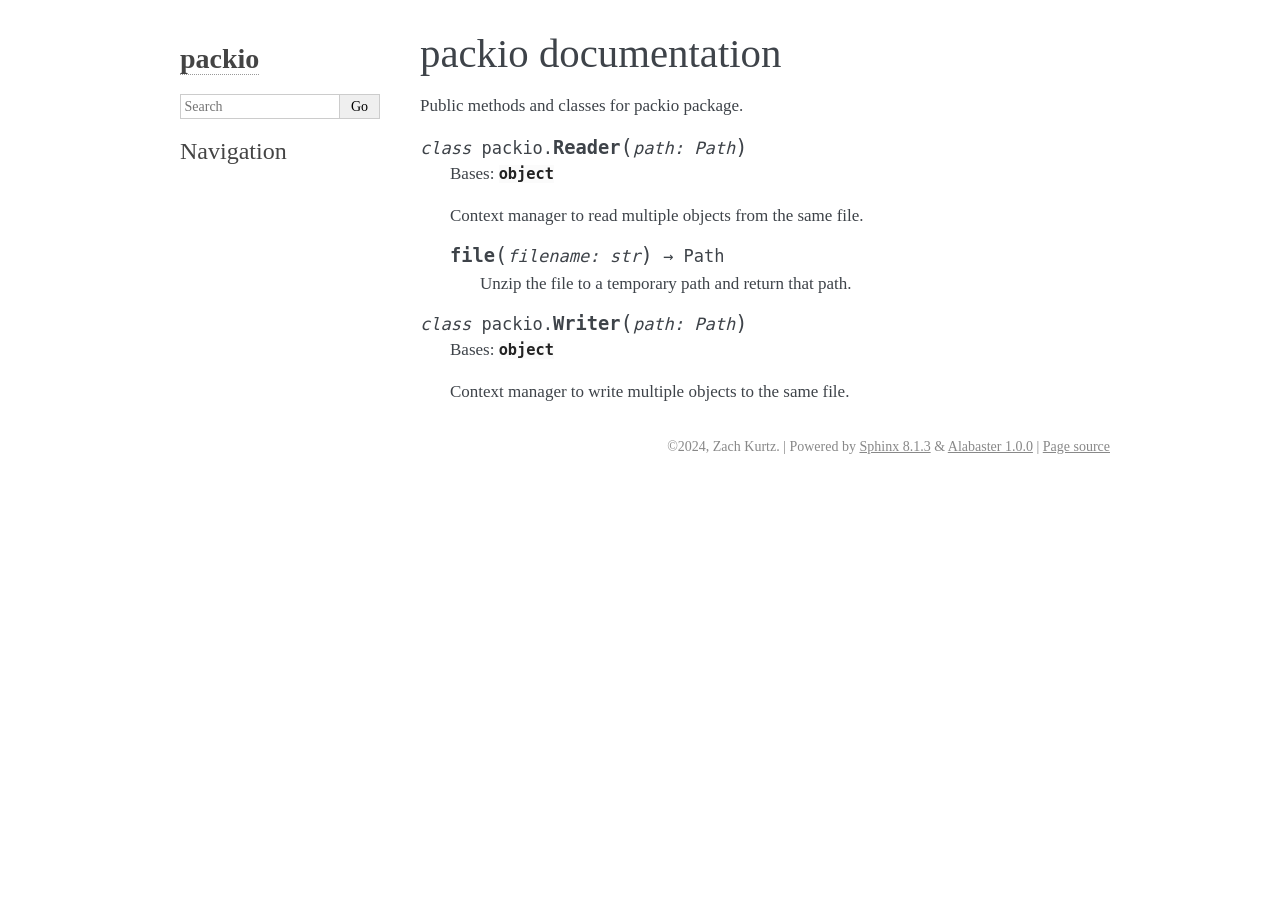
==== index.html @ 5a439682 "deploy: 281ac7d601b0345cc0242e40440ee27aa2a5adac" ====
<!DOCTYPE html>

<html lang="en" data-content_root="./">
  <head>
    <meta charset="utf-8" />
    <meta name="viewport" content="width=device-width, initial-scale=1.0" /><meta name="viewport" content="width=device-width, initial-scale=1" />

    <title>packio documentation &#8212; packio  documentation</title>
    <link rel="stylesheet" type="text/css" href="_static/pygments.css?v=d1102ebc" />
    <link rel="stylesheet" type="text/css" href="_static/basic.css?v=686e5160" />
    <link rel="stylesheet" type="text/css" href="_static/alabaster.css?v=27fed22d" />
    <script src="_static/documentation_options.js?v=5929fcd5"></script>
    <script src="_static/doctools.js?v=9bcbadda"></script>
    <script src="_static/sphinx_highlight.js?v=dc90522c"></script>
    <link rel="canonical" href="https://zkurtz.github.io/packio/docs/index.html" />
    <link rel="index" title="Index" href="genindex.html" />
    <link rel="search" title="Search" href="search.html" />
   
  <link rel="stylesheet" href="_static/custom.css" type="text/css" />
  

  
  

  </head><body>
  

    <div class="document">
      <div class="documentwrapper">
        <div class="bodywrapper">
          

          <div class="body" role="main">
            
  <section id="module-packio">
<span id="packio-documentation"></span><h1>packio documentation<a class="headerlink" href="#module-packio" title="Link to this heading">¶</a></h1>
<p>Public methods and classes for packio package.</p>
<dl class="py class">
<dt class="sig sig-object py" id="packio.Reader">
<em class="property"><span class="pre">class</span><span class="w"> </span></em><span class="sig-prename descclassname"><span class="pre">packio.</span></span><span class="sig-name descname"><span class="pre">Reader</span></span><span class="sig-paren">(</span><em class="sig-param"><span class="n"><span class="pre">path</span></span><span class="p"><span class="pre">:</span></span><span class="w"> </span><span class="n"><span class="pre">Path</span></span></em><span class="sig-paren">)</span><a class="headerlink" href="#packio.Reader" title="Link to this definition">¶</a></dt>
<dd><p>Bases: <code class="xref py py-class docutils literal notranslate"><span class="pre">object</span></code></p>
<p>Context manager to read multiple objects from the same file.</p>
<dl class="py method">
<dt class="sig sig-object py" id="packio.Reader.file">
<span class="sig-name descname"><span class="pre">file</span></span><span class="sig-paren">(</span><em class="sig-param"><span class="n"><span class="pre">filename</span></span><span class="p"><span class="pre">:</span></span><span class="w"> </span><span class="n"><span class="pre">str</span></span></em><span class="sig-paren">)</span> <span class="sig-return"><span class="sig-return-icon">&#x2192;</span> <span class="sig-return-typehint"><span class="pre">Path</span></span></span><a class="headerlink" href="#packio.Reader.file" title="Link to this definition">¶</a></dt>
<dd><p>Unzip the file to a temporary path and return that path.</p>
</dd></dl>

</dd></dl>

<dl class="py class">
<dt class="sig sig-object py" id="packio.Writer">
<em class="property"><span class="pre">class</span><span class="w"> </span></em><span class="sig-prename descclassname"><span class="pre">packio.</span></span><span class="sig-name descname"><span class="pre">Writer</span></span><span class="sig-paren">(</span><em class="sig-param"><span class="n"><span class="pre">path</span></span><span class="p"><span class="pre">:</span></span><span class="w"> </span><span class="n"><span class="pre">Path</span></span></em><span class="sig-paren">)</span><a class="headerlink" href="#packio.Writer" title="Link to this definition">¶</a></dt>
<dd><p>Bases: <code class="xref py py-class docutils literal notranslate"><span class="pre">object</span></code></p>
<p>Context manager to write multiple objects to the same file.</p>
</dd></dl>

</section>


          </div>
          
        </div>
      </div>
      <div class="sphinxsidebar" role="navigation" aria-label="Main">
        <div class="sphinxsidebarwrapper">
<h1 class="logo"><a href="#">packio</a></h1>









<search id="searchbox" style="display: none" role="search">
    <div class="searchformwrapper">
    <form class="search" action="search.html" method="get">
      <input type="text" name="q" aria-labelledby="searchlabel" autocomplete="off" autocorrect="off" autocapitalize="off" spellcheck="false" placeholder="Search"/>
      <input type="submit" value="Go" />
    </form>
    </div>
</search>
<script>document.getElementById('searchbox').style.display = "block"</script><h3>Navigation</h3>

<div class="relations">
<h3>Related Topics</h3>
<ul>
  <li><a href="#">Documentation overview</a><ul>
  </ul></li>
</ul>
</div>








        </div>
      </div>
      <div class="clearer"></div>
    </div>
    <div class="footer">
      &#169;2024, Zach Kurtz.
      
      |
      Powered by <a href="https://www.sphinx-doc.org/">Sphinx 8.1.3</a>
      &amp; <a href="https://alabaster.readthedocs.io">Alabaster 1.0.0</a>
      
      |
      <a href="_sources/index.rst.txt"
          rel="nofollow">Page source</a>
    </div>

    

    
  </body>
</html>
---- _static/pygments.css ----
pre { line-height: 125%; }
td.linenos .normal { color: inherit; background-color: transparent; padding-left: 5px; padding-right: 5px; }
span.linenos { color: inherit; background-color: transparent; padding-left: 5px; padding-right: 5px; }
td.linenos .special { color: #000000; background-color: #ffffc0; padding-left: 5px; padding-right: 5px; }
span.linenos.special { color: #000000; background-color: #ffffc0; padding-left: 5px; padding-right: 5px; }
.highlight .hll { background-color: #ffffcc }
.highlight { background: #f8f8f8; }
.highlight .c { color: #8f5902; font-style: italic } /* Comment */
.highlight .err { color: #a40000; border: 1px solid #ef2929 } /* Error */
.highlight .g { color: #000000 } /* Generic */
.highlight .k { color: #004461; font-weight: bold } /* Keyword */
.highlight .l { color: #000000 } /* Literal */
.highlight .n { color: #000000 } /* Name */
.highlight .o { color: #582800 } /* Operator */
.highlight .x { color: #000000 } /* Other */
.highlight .p { color: #000000; font-weight: bold } /* Punctuation */
.highlight .ch { color: #8f5902; font-style: italic } /* Comment.Hashbang */
.highlight .cm { color: #8f5902; font-style: italic } /* Comment.Multiline */
.highlight .cp { color: #8f5902 } /* Comment.Preproc */
.highlight .cpf { color: #8f5902; font-style: italic } /* Comment.PreprocFile */
.highlight .c1 { color: #8f5902; font-style: italic } /* Comment.Single */
.highlight .cs { color: #8f5902; font-style: italic } /* Comment.Special */
.highlight .gd { color: #a40000 } /* Generic.Deleted */
.highlight .ge { color: #000000; font-style: italic } /* Generic.Emph */
.highlight .ges { color: #000000 } /* Generic.EmphStrong */
.highlight .gr { color: #ef2929 } /* Generic.Error */
.highlight .gh { color: #000080; font-weight: bold } /* Generic.Heading */
.highlight .gi { color: #00A000 } /* Generic.Inserted */
.highlight .go { color: #888888 } /* Generic.Output */
.highlight .gp { color: #745334 } /* Generic.Prompt */
.highlight .gs { color: #000000; font-weight: bold } /* Generic.Strong */
.highlight .gu { color: #800080; font-weight: bold } /* Generic.Subheading */
.highlight .gt { color: #a40000; font-weight: bold } /* Generic.Traceback */
.highlight .kc { color: #004461; font-weight: bold } /* Keyword.Constant */
.highlight .kd { color: #004461; font-weight: bold } /* Keyword.Declaration */
.highlight .kn { color: #004461; font-weight: bold } /* Keyword.Namespace */
.highlight .kp { color: #004461; font-weight: bold } /* Keyword.Pseudo */
.highlight .kr { color: #004461; font-weight: bold } /* Keyword.Reserved */
.highlight .kt { color: #004461; font-weight: bold } /* Keyword.Type */
.highlight .ld { color: #000000 } /* Literal.Date */
.highlight .m { color: #990000 } /* Literal.Number */
.highlight .s { color: #4e9a06 } /* Literal.String */
.highlight .na { color: #c4a000 } /* Name.Attribute */
.highlight .nb { color: #004461 } /* Name.Builtin */
.highlight .nc { color: #000000 } /* Name.Class */
.highlight .no { color: #000000 } /* Name.Constant */
.highlight .nd { color: #888888 } /* Name.Decorator */
.highlight .ni { color: #ce5c00 } /* Name.Entity */
.highlight .ne { color: #cc0000; font-weight: bold } /* Name.Exception */
.highlight .nf { color: #000000 } /* Name.Function */
.highlight .nl { color: #f57900 } /* Name.Label */
.highlight .nn { color: #000000 } /* Name.Namespace */
.highlight .nx { color: #000000 } /* Name.Other */
.highlight .py { color: #000000 } /* Name.Property */
.highlight .nt { color: #004461; font-weight: bold } /* Name.Tag */
.highlight .nv { color: #000000 } /* Name.Variable */
.highlight .ow { color: #004461; font-weight: bold } /* Operator.Word */
.highlight .pm { color: #000000; font-weight: bold } /* Punctuation.Marker */
.highlight .w { color: #f8f8f8 } /* Text.Whitespace */
.highlight .mb { color: #990000 } /* Literal.Number.Bin */
.highlight .mf { color: #990000 } /* Literal.Number.Float */
.highlight .mh { color: #990000 } /* Literal.Number.Hex */
.highlight .mi { color: #990000 } /* Literal.Number.Integer */
.highlight .mo { color: #990000 } /* Literal.Number.Oct */
.highlight .sa { color: #4e9a06 } /* Literal.String.Affix */
.highlight .sb { color: #4e9a06 } /* Literal.String.Backtick */
.highlight .sc { color: #4e9a06 } /* Literal.String.Char */
.highlight .dl { color: #4e9a06 } /* Literal.String.Delimiter */
.highlight .sd { color: #8f5902; font-style: italic } /* Literal.String.Doc */
.highlight .s2 { color: #4e9a06 } /* Literal.String.Double */
.highlight .se { color: #4e9a06 } /* Literal.String.Escape */
.highlight .sh { color: #4e9a06 } /* Literal.String.Heredoc */
.highlight .si { color: #4e9a06 } /* Literal.String.Interpol */
.highlight .sx { color: #4e9a06 } /* Literal.String.Other */
.highlight .sr { color: #4e9a06 } /* Literal.String.Regex */
.highlight .s1 { color: #4e9a06 } /* Literal.String.Single */
.highlight .ss { color: #4e9a06 } /* Literal.String.Symbol */
.highlight .bp { color: #3465a4 } /* Name.Builtin.Pseudo */
.highlight .fm { color: #000000 } /* Name.Function.Magic */
.highlight .vc { color: #000000 } /* Name.Variable.Class */
.highlight .vg { color: #000000 } /* Name.Variable.Global */
.highlight .vi { color: #000000 } /* Name.Variable.Instance */
.highlight .vm { color: #000000 } /* Name.Variable.Magic */
.highlight .il { color: #990000 } /* Literal.Number.Integer.Long */
---- _static/basic.css ----
/*
 * Sphinx stylesheet -- basic theme.
 */

/* -- main layout ----------------------------------------------------------- */

div.clearer {
    clear: both;
}

div.section::after {
    display: block;
    content: '';
    clear: left;
}

/* -- relbar ---------------------------------------------------------------- */

div.related {
    width: 100%;
    font-size: 90%;
}

div.related h3 {
    display: none;
}

div.related ul {
    margin: 0;
    padding: 0 0 0 10px;
    list-style: none;
}

div.related li {
    display: inline;
}

div.related li.right {
    float: right;
    margin-right: 5px;
}

/* -- sidebar --------------------------------------------------------------- */

div.sphinxsidebarwrapper {
    padding: 10px 5px 0 10px;
}

div.sphinxsidebar {
    float: left;
    width: 230px;
    margin-left: -100%;
    font-size: 90%;
    word-wrap: break-word;
    overflow-wrap : break-word;
}

div.sphinxsidebar ul {
    list-style: none;
}

div.sphinxsidebar ul ul,
div.sphinxsidebar ul.want-points {
    margin-left: 20px;
    list-style: square;
}

div.sphinxsidebar ul ul {
    margin-top: 0;
    margin-bottom: 0;
}

div.sphinxsidebar form {
    margin-top: 10px;
}

div.sphinxsidebar input {
    border: 1px solid #98dbcc;
    font-family: sans-serif;
    font-size: 1em;
}

div.sphinxsidebar #searchbox form.search {
    overflow: hidden;
}

div.sphinxsidebar #searchbox input[type="text"] {
    float: left;
    width: 80%;
    padding: 0.25em;
    box-sizing: border-box;
}

div.sphinxsidebar #searchbox input[type="submit"] {
    float: left;
    width: 20%;
    border-left: none;
    padding: 0.25em;
    box-sizing: border-box;
}


img {
    border: 0;
    max-width: 100%;
}

/* -- search page ----------------------------------------------------------- */

ul.search {
    margin-top: 10px;
}

ul.search li {
    padding: 5px 0;
}

ul.search li a {
    font-weight: bold;
}

ul.search li p.context {
    color: #888;
    margin: 2px 0 0 30px;
    text-align: left;
}

ul.keywordmatches li.goodmatch a {
    font-weight: bold;
}

/* -- index page ------------------------------------------------------------ */

table.contentstable {
    width: 90%;
    margin-left: auto;
    margin-right: auto;
}

table.contentstable p.biglink {
    line-height: 150%;
}

a.biglink {
    font-size: 1.3em;
}

span.linkdescr {
    font-style: italic;
    padding-top: 5px;
    font-size: 90%;
}

/* -- general index --------------------------------------------------------- */

table.indextable {
    width: 100%;
}

table.indextable td {
    text-align: left;
    vertical-align: top;
}

table.indextable ul {
    margin-top: 0;
    margin-bottom: 0;
    list-style-type: none;
}

table.indextable > tbody > tr > td > ul {
    padding-left: 0em;
}

table.indextable tr.pcap {
    height: 10px;
}

table.indextable tr.cap {
    margin-top: 10px;
    background-color: #f2f2f2;
}

img.toggler {
    margin-right: 3px;
    margin-top: 3px;
    cursor: pointer;
}

div.modindex-jumpbox {
    border-top: 1px solid #ddd;
    border-bottom: 1px solid #ddd;
    margin: 1em 0 1em 0;
    padding: 0.4em;
}

div.genindex-jumpbox {
    border-top: 1px solid #ddd;
    border-bottom: 1px solid #ddd;
    margin: 1em 0 1em 0;
    padding: 0.4em;
}

/* -- domain module index --------------------------------------------------- */

table.modindextable td {
    padding: 2px;
    border-collapse: collapse;
}

/* -- general body styles --------------------------------------------------- */

div.body {
    min-width: inherit;
    max-width: 800px;
}

div.body p, div.body dd, div.body li, div.body blockquote {
    -moz-hyphens: auto;
    -ms-hyphens: auto;
    -webkit-hyphens: auto;
    hyphens: auto;
}

a.headerlink {
    visibility: hidden;
}

a:visited {
    color: #551A8B;
}

h1:hover > a.headerlink,
h2:hover > a.headerlink,
h3:hover > a.headerlink,
h4:hover > a.headerlink,
h5:hover > a.headerlink,
h6:hover > a.headerlink,
dt:hover > a.headerlink,
caption:hover > a.headerlink,
p.caption:hover > a.headerlink,
div.code-block-caption:hover > a.headerlink {
    visibility: visible;
}

div.body p.caption {
    text-align: inherit;
}

div.body td {
    text-align: left;
}

.first {
    margin-top: 0 !important;
}

p.rubric {
    margin-top: 30px;
    font-weight: bold;
}

img.align-left, figure.align-left, .figure.align-left, object.align-left {
    clear: left;
    float: left;
    margin-right: 1em;
}

img.align-right, figure.align-right, .figure.align-right, object.align-right {
    clear: right;
    float: right;
    margin-left: 1em;
}

img.align-center, figure.align-center, .figure.align-center, object.align-center {
  display: block;
  margin-left: auto;
  margin-right: auto;
}

img.align-default, figure.align-default, .figure.align-default {
  display: block;
  margin-left: auto;
  margin-right: auto;
}

.align-left {
    text-align: left;
}

.align-center {
    text-align: center;
}

.align-default {
    text-align: center;
}

.align-right {
    text-align: right;
}

/* -- sidebars -------------------------------------------------------------- */

div.sidebar,
aside.sidebar {
    margin: 0 0 0.5em 1em;
    border: 1px solid #ddb;
    padding: 7px;
    background-color: #ffe;
    width: 40%;
    float: right;
    clear: right;
    overflow-x: auto;
}

p.sidebar-title {
    font-weight: bold;
}

nav.contents,
aside.topic,
div.admonition, div.topic, blockquote {
    clear: left;
}

/* -- topics ---------------------------------------------------------------- */

nav.contents,
aside.topic,
div.topic {
    border: 1px solid #ccc;
    padding: 7px;
    margin: 10px 0 10px 0;
}

p.topic-title {
    font-size: 1.1em;
    font-weight: bold;
    margin-top: 10px;
}

/* -- admonitions ----------------------------------------------------------- */

div.admonition {
    margin-top: 10px;
    margin-bottom: 10px;
    padding: 7px;
}

div.admonition dt {
    font-weight: bold;
}

p.admonition-title {
    margin: 0px 10px 5px 0px;
    font-weight: bold;
}

div.body p.centered {
    text-align: center;
    margin-top: 25px;
}

/* -- content of sidebars/topics/admonitions -------------------------------- */

div.sidebar > :last-child,
aside.sidebar > :last-child,
nav.contents > :last-child,
aside.topic > :last-child,
div.topic > :last-child,
div.admonition > :last-child {
    margin-bottom: 0;
}

div.sidebar::after,
aside.sidebar::after,
nav.contents::after,
aside.topic::after,
div.topic::after,
div.admonition::after,
blockquote::after {
    display: block;
    content: '';
    clear: both;
}

/* -- tables ---------------------------------------------------------------- */

table.docutils {
    margin-top: 10px;
    margin-bottom: 10px;
    border: 0;
    border-collapse: collapse;
}

table.align-center {
    margin-left: auto;
    margin-right: auto;
}

table.align-default {
    margin-left: auto;
    margin-right: auto;
}

table caption span.caption-number {
    font-style: italic;
}

table caption span.caption-text {
}

table.docutils td, table.docutils th {
    padding: 1px 8px 1px 5px;
    border-top: 0;
    border-left: 0;
    border-right: 0;
    border-bottom: 1px solid #aaa;
}

th {
    text-align: left;
    padding-right: 5px;
}

table.citation {
    border-left: solid 1px gray;
    margin-left: 1px;
}

table.citation td {
    border-bottom: none;
}

th > :first-child,
td > :first-child {
    margin-top: 0px;
}

th > :last-child,
td > :last-child {
    margin-bottom: 0px;
}

/* -- figures --------------------------------------------------------------- */

div.figure, figure {
    margin: 0.5em;
    padding: 0.5em;
}

div.figure p.caption, figcaption {
    padding: 0.3em;
}

div.figure p.caption span.caption-number,
figcaption span.caption-number {
    font-style: italic;
}

div.figure p.caption span.caption-text,
figcaption span.caption-text {
}

/* -- field list styles ----------------------------------------------------- */

table.field-list td, table.field-list th {
    border: 0 !important;
}

.field-list ul {
    margin: 0;
    padding-left: 1em;
}

.field-list p {
    margin: 0;
}

.field-name {
    -moz-hyphens: manual;
    -ms-hyphens: manual;
    -webkit-hyphens: manual;
    hyphens: manual;
}

/* -- hlist styles ---------------------------------------------------------- */

table.hlist {
    margin: 1em 0;
}

table.hlist td {
    vertical-align: top;
}

/* -- object description styles --------------------------------------------- */

.sig {
	font-family: 'Consolas', 'Menlo', 'DejaVu Sans Mono', 'Bitstream Vera Sans Mono', monospace;
}

.sig-name, code.descname {
    background-color: transparent;
    font-weight: bold;
}

.sig-name {
	font-size: 1.1em;
}

code.descname {
    font-size: 1.2em;
}

.sig-prename, code.descclassname {
    background-color: transparent;
}

.optional {
    font-size: 1.3em;
}

.sig-paren {
    font-size: larger;
}

.sig-param.n {
	font-style: italic;
}

/* C++ specific styling */

.sig-inline.c-texpr,
.sig-inline.cpp-texpr {
	font-family: unset;
}

.sig.c   .k, .sig.c   .kt,
.sig.cpp .k, .sig.cpp .kt {
	color: #0033B3;
}

.sig.c   .m,
.sig.cpp .m {
	color: #1750EB;
}

.sig.c   .s, .sig.c   .sc,
.sig.cpp .s, .sig.cpp .sc {
	color: #067D17;
}


/* -- other body styles ----------------------------------------------------- */

ol.arabic {
    list-style: decimal;
}

ol.loweralpha {
    list-style: lower-alpha;
}

ol.upperalpha {
    list-style: upper-alpha;
}

ol.lowerroman {
    list-style: lower-roman;
}

ol.upperroman {
    list-style: upper-roman;
}

:not(li) > ol > li:first-child > :first-child,
:not(li) > ul > li:first-child > :first-child {
    margin-top: 0px;
}

:not(li) > ol > li:last-child > :last-child,
:not(li) > ul > li:last-child > :last-child {
    margin-bottom: 0px;
}

ol.simple ol p,
ol.simple ul p,
ul.simple ol p,
ul.simple ul p {
    margin-top: 0;
}

ol.simple > li:not(:first-child) > p,
ul.simple > li:not(:first-child) > p {
    margin-top: 0;
}

ol.simple p,
ul.simple p {
    margin-bottom: 0;
}

aside.footnote > span,
div.citation > span {
    float: left;
}
aside.footnote > span:last-of-type,
div.citation > span:last-of-type {
  padding-right: 0.5em;
}
aside.footnote > p {
  margin-left: 2em;
}
div.citation > p {
  margin-left: 4em;
}
aside.footnote > p:last-of-type,
div.citation > p:last-of-type {
    margin-bottom: 0em;
}
aside.footnote > p:last-of-type:after,
div.citation > p:last-of-type:after {
    content: "";
    clear: both;
}

dl.field-list {
    display: grid;
    grid-template-columns: fit-content(30%) auto;
}

dl.field-list > dt {
    font-weight: bold;
    word-break: break-word;
    padding-left: 0.5em;
    padding-right: 5px;
}

dl.field-list > dd {
    padding-left: 0.5em;
    margin-top: 0em;
    margin-left: 0em;
    margin-bottom: 0em;
}

dl {
    margin-bottom: 15px;
}

dd > :first-child {
    margin-top: 0px;
}

dd ul, dd table {
    margin-bottom: 10px;
}

dd {
    margin-top: 3px;
    margin-bottom: 10px;
    margin-left: 30px;
}

.sig dd {
    margin-top: 0px;
    margin-bottom: 0px;
}

.sig dl {
    margin-top: 0px;
    margin-bottom: 0px;
}

dl > dd:last-child,
dl > dd:last-child > :last-child {
    margin-bottom: 0;
}

dt:target, span.highlighted {
    background-color: #fbe54e;
}

rect.highlighted {
    fill: #fbe54e;
}

dl.glossary dt {
    font-weight: bold;
    font-size: 1.1em;
}

.versionmodified {
    font-style: italic;
}

.system-message {
    background-color: #fda;
    padding: 5px;
    border: 3px solid red;
}

.footnote:target  {
    background-color: #ffa;
}

.line-block {
    display: block;
    margin-top: 1em;
    margin-bottom: 1em;
}

.line-block .line-block {
    margin-top: 0;
    margin-bottom: 0;
    margin-left: 1.5em;
}

.guilabel, .menuselection {
    font-family: sans-serif;
}

.accelerator {
    text-decoration: underline;
}

.classifier {
    font-style: oblique;
}

.classifier:before {
    font-style: normal;
    margin: 0 0.5em;
    content: ":";
    display: inline-block;
}

abbr, acronym {
    border-bottom: dotted 1px;
    cursor: help;
}

.translated {
    background-color: rgba(207, 255, 207, 0.2)
}

.untranslated {
    background-color: rgba(255, 207, 207, 0.2)
}

/* -- code displays --------------------------------------------------------- */

pre {
    overflow: auto;
    overflow-y: hidden;  /* fixes display issues on Chrome browsers */
}

pre, div[class*="highlight-"] {
    clear: both;
}

span.pre {
    -moz-hyphens: none;
    -ms-hyphens: none;
    -webkit-hyphens: none;
    hyphens: none;
    white-space: nowrap;
}

div[class*="highlight-"] {
    margin: 1em 0;
}

td.linenos pre {
    border: 0;
    background-color: transparent;
    color: #aaa;
}

table.highlighttable {
    display: block;
}

table.highlighttable tbody {
    display: block;
}

table.highlighttable tr {
    display: flex;
}

table.highlighttable td {
    margin: 0;
    padding: 0;
}

table.highlighttable td.linenos {
    padding-right: 0.5em;
}

table.highlighttable td.code {
    flex: 1;
    overflow: hidden;
}

.highlight .hll {
    display: block;
}

div.highlight pre,
table.highlighttable pre {
    margin: 0;
}

div.code-block-caption + div {
    margin-top: 0;
}

div.code-block-caption {
    margin-top: 1em;
    padding: 2px 5px;
    font-size: small;
}

div.code-block-caption code {
    background-color: transparent;
}

table.highlighttable td.linenos,
span.linenos,
div.highlight span.gp {  /* gp: Generic.Prompt */
  user-select: none;
  -webkit-user-select: text; /* Safari fallback only */
  -webkit-user-select: none; /* Chrome/Safari */
  -moz-user-select: none; /* Firefox */
  -ms-user-select: none; /* IE10+ */
}

div.code-block-caption span.caption-number {
    padding: 0.1em 0.3em;
    font-style: italic;
}

div.code-block-caption span.caption-text {
}

div.literal-block-wrapper {
    margin: 1em 0;
}

code.xref, a code {
    background-color: transparent;
    font-weight: bold;
}

h1 code, h2 code, h3 code, h4 code, h5 code, h6 code {
    background-color: transparent;
}

.viewcode-link {
    float: right;
}

.viewcode-back {
    float: right;
    font-family: sans-serif;
}

div.viewcode-block:target {
    margin: -1px -10px;
    padding: 0 10px;
}

/* -- math display ---------------------------------------------------------- */

img.math {
    vertical-align: middle;
}

div.body div.math p {
    text-align: center;
}

span.eqno {
    float: right;
}

span.eqno a.headerlink {
    position: absolute;
    z-index: 1;
}

div.math:hover a.headerlink {
    visibility: visible;
}

/* -- printout stylesheet --------------------------------------------------- */

@media print {
    div.document,
    div.documentwrapper,
    div.bodywrapper {
        margin: 0 !important;
        width: 100%;
    }

    div.sphinxsidebar,
    div.related,
    div.footer,
    #top-link {
        display: none;
    }
}
---- _static/alabaster.css ----
/* -- page layout ----------------------------------------------------------- */

body {
    font-family: Georgia, serif;
    font-size: 17px;
    background-color: #fff;
    color: #000;
    margin: 0;
    padding: 0;
}


div.document {
    width: 940px;
    margin: 30px auto 0 auto;
}

div.documentwrapper {
    float: left;
    width: 100%;
}

div.bodywrapper {
    margin: 0 0 0 220px;
}

div.sphinxsidebar {
    width: 220px;
    font-size: 14px;
    line-height: 1.5;
}

hr {
    border: 1px solid #B1B4B6;
}

div.body {
    background-color: #fff;
    color: #3E4349;
    padding: 0 30px 0 30px;
}

div.body > .section {
    text-align: left;
}

div.footer {
    width: 940px;
    margin: 20px auto 30px auto;
    font-size: 14px;
    color: #888;
    text-align: right;
}

div.footer a {
    color: #888;
}

p.caption {
    font-family: inherit;
    font-size: inherit;
}


div.relations {
    display: none;
}


div.sphinxsidebar {
    max-height: 100%;
    overflow-y: auto;
}

div.sphinxsidebar a {
    color: #444;
    text-decoration: none;
    border-bottom: 1px dotted #999;
}

div.sphinxsidebar a:hover {
    border-bottom: 1px solid #999;
}

div.sphinxsidebarwrapper {
    padding: 18px 10px;
}

div.sphinxsidebarwrapper p.logo {
    padding: 0;
    margin: -10px 0 0 0px;
    text-align: center;
}

div.sphinxsidebarwrapper h1.logo {
    margin-top: -10px;
    text-align: center;
    margin-bottom: 5px;
    text-align: left;
}

div.sphinxsidebarwrapper h1.logo-name {
    margin-top: 0px;
}

div.sphinxsidebarwrapper p.blurb {
    margin-top: 0;
    font-style: normal;
}

div.sphinxsidebar h3,
div.sphinxsidebar h4 {
    font-family: Georgia, serif;
    color: #444;
    font-size: 24px;
    font-weight: normal;
    margin: 0 0 5px 0;
    padding: 0;
}

div.sphinxsidebar h4 {
    font-size: 20px;
}

div.sphinxsidebar h3 a {
    color: #444;
}

div.sphinxsidebar p.logo a,
div.sphinxsidebar h3 a,
div.sphinxsidebar p.logo a:hover,
div.sphinxsidebar h3 a:hover {
    border: none;
}

div.sphinxsidebar p {
    color: #555;
    margin: 10px 0;
}

div.sphinxsidebar ul {
    margin: 10px 0;
    padding: 0;
    color: #000;
}

div.sphinxsidebar ul li.toctree-l1 > a {
    font-size: 120%;
}

div.sphinxsidebar ul li.toctree-l2 > a {
    font-size: 110%;
}

div.sphinxsidebar input {
    border: 1px solid #CCC;
    font-family: Georgia, serif;
    font-size: 1em;
}

div.sphinxsidebar #searchbox {
    margin: 1em 0;
}

div.sphinxsidebar .search > div {
    display: table-cell;
}

div.sphinxsidebar hr {
    border: none;
    height: 1px;
    color: #AAA;
    background: #AAA;

    text-align: left;
    margin-left: 0;
    width: 50%;
}

div.sphinxsidebar .badge {
    border-bottom: none;
}

div.sphinxsidebar .badge:hover {
    border-bottom: none;
}

/* To address an issue with donation coming after search */
div.sphinxsidebar h3.donation {
    margin-top: 10px;
}

/* -- body styles ----------------------------------------------------------- */

a {
    color: #004B6B;
    text-decoration: underline;
}

a:hover {
    color: #6D4100;
    text-decoration: underline;
}

div.body h1,
div.body h2,
div.body h3,
div.body h4,
div.body h5,
div.body h6 {
    font-family: Georgia, serif;
    font-weight: normal;
    margin: 30px 0px 10px 0px;
    padding: 0;
}

div.body h1 { margin-top: 0; padding-top: 0; font-size: 240%; }
div.body h2 { font-size: 180%; }
div.body h3 { font-size: 150%; }
div.body h4 { font-size: 130%; }
div.body h5 { font-size: 100%; }
div.body h6 { font-size: 100%; }

a.headerlink {
    color: #DDD;
    padding: 0 4px;
    text-decoration: none;
}

a.headerlink:hover {
    color: #444;
    background: #EAEAEA;
}

div.body p, div.body dd, div.body li {
    line-height: 1.4em;
}

div.admonition {
    margin: 20px 0px;
    padding: 10px 30px;
    background-color: #EEE;
    border: 1px solid #CCC;
}

div.admonition tt.xref, div.admonition code.xref, div.admonition a tt {
    background-color: #FBFBFB;
    border-bottom: 1px solid #fafafa;
}

div.admonition p.admonition-title {
    font-family: Georgia, serif;
    font-weight: normal;
    font-size: 24px;
    margin: 0 0 10px 0;
    padding: 0;
    line-height: 1;
}

div.admonition p.last {
    margin-bottom: 0;
}

dt:target, .highlight {
    background: #FAF3E8;
}

div.warning {
    background-color: #FCC;
    border: 1px solid #FAA;
}

div.danger {
    background-color: #FCC;
    border: 1px solid #FAA;
    -moz-box-shadow: 2px 2px 4px #D52C2C;
    -webkit-box-shadow: 2px 2px 4px #D52C2C;
    box-shadow: 2px 2px 4px #D52C2C;
}

div.error {
    background-color: #FCC;
    border: 1px solid #FAA;
    -moz-box-shadow: 2px 2px 4px #D52C2C;
    -webkit-box-shadow: 2px 2px 4px #D52C2C;
    box-shadow: 2px 2px 4px #D52C2C;
}

div.caution {
    background-color: #FCC;
    border: 1px solid #FAA;
}

div.attention {
    background-color: #FCC;
    border: 1px solid #FAA;
}

div.important {
    background-color: #EEE;
    border: 1px solid #CCC;
}

div.note {
    background-color: #EEE;
    border: 1px solid #CCC;
}

div.tip {
    background-color: #EEE;
    border: 1px solid #CCC;
}

div.hint {
    background-color: #EEE;
    border: 1px solid #CCC;
}

div.seealso {
    background-color: #EEE;
    border: 1px solid #CCC;
}

div.topic {
    background-color: #EEE;
}

p.admonition-title {
    display: inline;
}

p.admonition-title:after {
    content: ":";
}

pre, tt, code {
    font-family: 'Consolas', 'Menlo', 'DejaVu Sans Mono', 'Bitstream Vera Sans Mono', monospace;
    font-size: 0.9em;
}

.hll {
    background-color: #FFC;
    margin: 0 -12px;
    padding: 0 12px;
    display: block;
}

img.screenshot {
}

tt.descname, tt.descclassname, code.descname, code.descclassname {
    font-size: 0.95em;
}

tt.descname, code.descname {
    padding-right: 0.08em;
}

img.screenshot {
    -moz-box-shadow: 2px 2px 4px #EEE;
    -webkit-box-shadow: 2px 2px 4px #EEE;
    box-shadow: 2px 2px 4px #EEE;
}

table.docutils {
    border: 1px solid #888;
    -moz-box-shadow: 2px 2px 4px #EEE;
    -webkit-box-shadow: 2px 2px 4px #EEE;
    box-shadow: 2px 2px 4px #EEE;
}

table.docutils td, table.docutils th {
    border: 1px solid #888;
    padding: 0.25em 0.7em;
}

table.field-list, table.footnote {
    border: none;
    -moz-box-shadow: none;
    -webkit-box-shadow: none;
    box-shadow: none;
}

table.footnote {
    margin: 15px 0;
    width: 100%;
    border: 1px solid #EEE;
    background: #FDFDFD;
    font-size: 0.9em;
}

table.footnote + table.footnote {
    margin-top: -15px;
    border-top: none;
}

table.field-list th {
    padding: 0 0.8em 0 0;
}

table.field-list td {
    padding: 0;
}

table.field-list p {
    margin-bottom: 0.8em;
}

/* Cloned from
 * https://github.com/sphinx-doc/sphinx/commit/ef60dbfce09286b20b7385333d63a60321784e68
 */
.field-name {
    -moz-hyphens: manual;
    -ms-hyphens: manual;
    -webkit-hyphens: manual;
    hyphens: manual;
}

table.footnote td.label {
    width: .1px;
    padding: 0.3em 0 0.3em 0.5em;
}

table.footnote td {
    padding: 0.3em 0.5em;
}

dl {
    margin-left: 0;
    margin-right: 0;
    margin-top: 0;
    padding: 0;
}

dl dd {
    margin-left: 30px;
}

blockquote {
    margin: 0 0 0 30px;
    padding: 0;
}

ul, ol {
    /* Matches the 30px from the narrow-screen "li > ul" selector below */
    margin: 10px 0 10px 30px;
    padding: 0;
}

pre {
    background: unset;
    padding: 7px 30px;
    margin: 15px 0px;
    line-height: 1.3em;
}

div.viewcode-block:target {
    background: #ffd;
}

dl pre, blockquote pre, li pre {
    margin-left: 0;
    padding-left: 30px;
}

tt, code {
    background-color: #ecf0f3;
    color: #222;
    /* padding: 1px 2px; */
}

tt.xref, code.xref, a tt {
    background-color: #FBFBFB;
    border-bottom: 1px solid #fff;
}

a.reference {
    text-decoration: none;
    border-bottom: 1px dotted #004B6B;
}

a.reference:hover {
    border-bottom: 1px solid #6D4100;
}

/* Don't put an underline on images */
a.image-reference, a.image-reference:hover {
    border-bottom: none;
}

a.footnote-reference {
    text-decoration: none;
    font-size: 0.7em;
    vertical-align: top;
    border-bottom: 1px dotted #004B6B;
}

a.footnote-reference:hover {
    border-bottom: 1px solid #6D4100;
}

a:hover tt, a:hover code {
    background: #EEE;
}

@media screen and (max-width: 940px) {

    body {
        margin: 0;
        padding: 20px 30px;
    }

    div.documentwrapper {
        float: none;
        background: #fff;
        margin-left: 0;
        margin-top: 0;
        margin-right: 0;
        margin-bottom: 0;
    }

    div.sphinxsidebar {
        display: block;
        float: none;
        width: unset;
        margin: 50px -30px -20px -30px;
        padding: 10px 20px;
        background: #333;
        color: #FFF;
    }

    div.sphinxsidebar h3, div.sphinxsidebar h4, div.sphinxsidebar p,
    div.sphinxsidebar h3 a {
        color: #fff;
    }

    div.sphinxsidebar a {
        color: #AAA;
    }

    div.sphinxsidebar p.logo {
        display: none;
    }

    div.document {
        width: 100%;
        margin: 0;
    }

    div.footer {
        display: none;
    }

    div.bodywrapper {
        margin: 0;
    }

    div.body {
        min-height: 0;
        min-width: auto; /* fixes width on small screens, breaks .hll */
        padding: 0;
    }
    
    .hll {
        /* "fixes" the breakage */
        width: max-content;
    }

    .rtd_doc_footer {
        display: none;
    }

    .document {
        width: auto;
    }

    .footer {
        width: auto;
    }

    .github {
        display: none;
    }

    ul {
        margin-left: 0;
    }

    li > ul {
       /* Matches the 30px from the "ul, ol" selector above */
        margin-left: 30px;
    }
}


/* misc. */

.revsys-inline {
    display: none!important;
}

/* Hide ugly table cell borders in ..bibliography:: directive output */
table.docutils.citation, table.docutils.citation td, table.docutils.citation th {
  border: none;
  /* Below needed in some edge cases; if not applied, bottom shadows appear */
  -moz-box-shadow: none;
  -webkit-box-shadow: none;
  box-shadow: none;
}


/* relbar */

.related {
    line-height: 30px;
    width: 100%;
    font-size: 0.9rem;
}

.related.top {
    border-bottom: 1px solid #EEE;
    margin-bottom: 20px;
}

.related.bottom {
    border-top: 1px solid #EEE;
}

.related ul {
    padding: 0;
    margin: 0;
    list-style: none;
}

.related li {
    display: inline;
}

nav#rellinks {
    float: right;
}

nav#rellinks li+li:before {
    content: "|";
}

nav#breadcrumbs li+li:before {
    content: "\00BB";
}

/* Hide certain items when printing */
@media print {
    div.related {
        display: none;
    }
}

img.github  {
    position: absolute;
    top: 0;
    border: 0;
    right: 0;
}
---- _static/custom.css ----
/* This file intentionally left blank. */
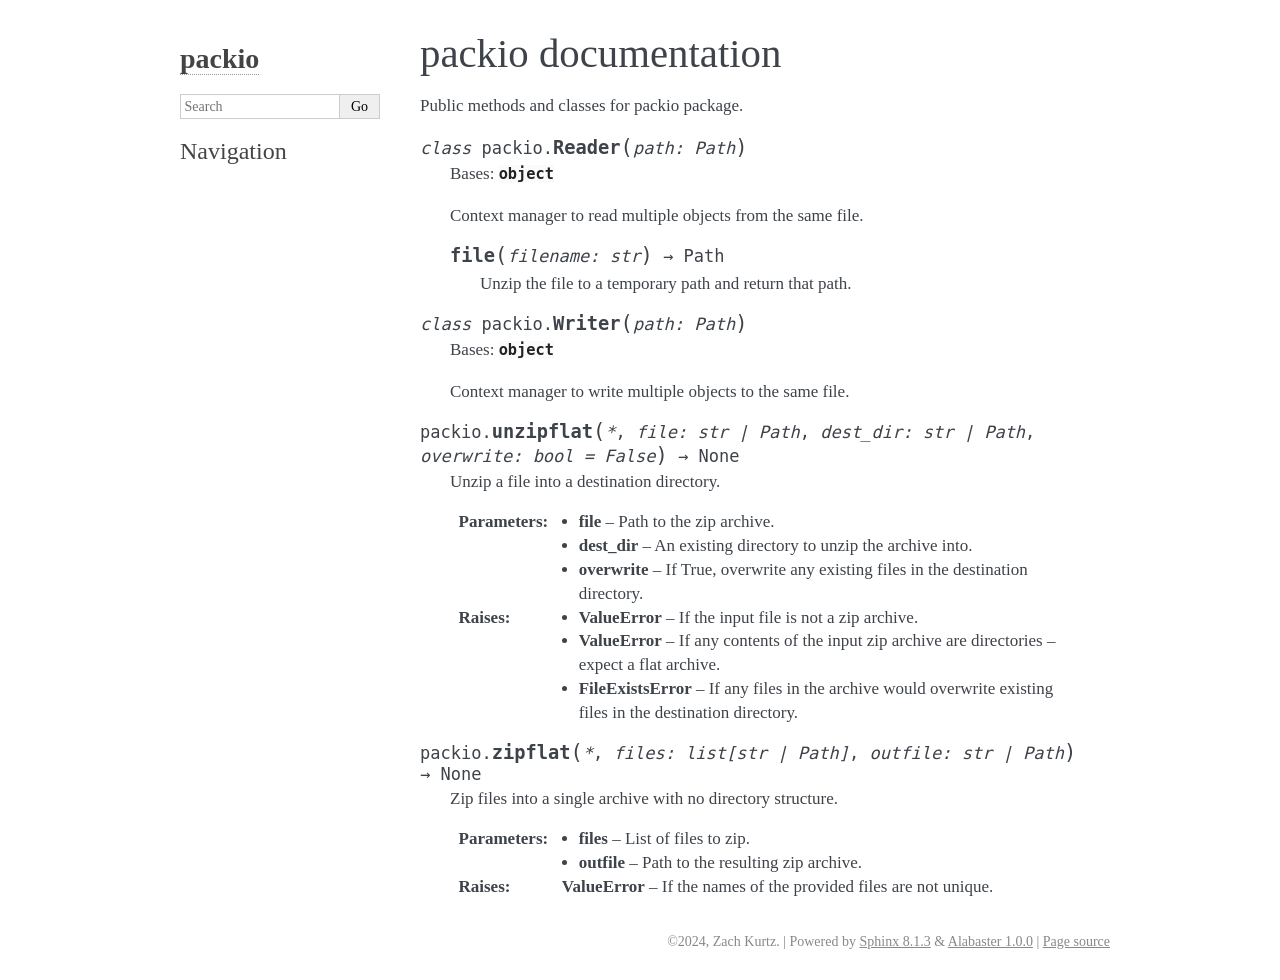
==== commit d00d6651: "deploy: 37f317b48641ba89fc3b05dde554217806ae7e73" ====
--- a/index.html
+++ b/index.html
@@ -53,6 +53,45 @@
 <em class="property"><span class="pre">class</span><span class="w"> </span></em><span class="sig-prename descclassname"><span class="pre">packio.</span></span><span class="sig-name descname"><span class="pre">Writer</span></span><span class="sig-paren">(</span><em class="sig-param"><span class="n"><span class="pre">path</span></span><span class="p"><span class="pre">:</span></span><span class="w"> </span><span class="n"><span class="pre">Path</span></span></em><span class="sig-paren">)</span><a class="headerlink" href="#packio.Writer" title="Link to this definition">¶</a></dt>
 <dd><p>Bases: <code class="xref py py-class docutils literal notranslate"><span class="pre">object</span></code></p>
 <p>Context manager to write multiple objects to the same file.</p>
+</dd></dl>
+
+<dl class="py function">
+<dt class="sig sig-object py" id="packio.unzipflat">
+<span class="sig-prename descclassname"><span class="pre">packio.</span></span><span class="sig-name descname"><span class="pre">unzipflat</span></span><span class="sig-paren">(</span><em class="sig-param"><span class="o"><span class="pre">*</span></span></em>, <em class="sig-param"><span class="n"><span class="pre">file</span></span><span class="p"><span class="pre">:</span></span><span class="w"> </span><span class="n"><span class="pre">str</span><span class="w"> </span><span class="p"><span class="pre">|</span></span><span class="w"> </span><span class="pre">Path</span></span></em>, <em class="sig-param"><span class="n"><span class="pre">dest_dir</span></span><span class="p"><span class="pre">:</span></span><span class="w"> </span><span class="n"><span class="pre">str</span><span class="w"> </span><span class="p"><span class="pre">|</span></span><span class="w"> </span><span class="pre">Path</span></span></em>, <em class="sig-param"><span class="n"><span class="pre">overwrite</span></span><span class="p"><span class="pre">:</span></span><span class="w"> </span><span class="n"><span class="pre">bool</span></span><span class="w"> </span><span class="o"><span class="pre">=</span></span><span class="w"> </span><span class="default_value"><span class="pre">False</span></span></em><span class="sig-paren">)</span> <span class="sig-return"><span class="sig-return-icon">&#x2192;</span> <span class="sig-return-typehint"><span class="pre">None</span></span></span><a class="headerlink" href="#packio.unzipflat" title="Link to this definition">¶</a></dt>
+<dd><p>Unzip a file into a destination directory.</p>
+<dl class="field-list simple">
+<dt class="field-odd">Parameters<span class="colon">:</span></dt>
+<dd class="field-odd"><ul class="simple">
+<li><p><strong>file</strong> – Path to the zip archive.</p></li>
+<li><p><strong>dest_dir</strong> – An existing directory to unzip the archive into.</p></li>
+<li><p><strong>overwrite</strong> – If True, overwrite any existing files in the destination directory.</p></li>
+</ul>
+</dd>
+<dt class="field-even">Raises<span class="colon">:</span></dt>
+<dd class="field-even"><ul class="simple">
+<li><p><strong>ValueError</strong> – If the input file is not a zip archive.</p></li>
+<li><p><strong>ValueError</strong> – If any contents of the input zip archive are directories – expect a flat archive.</p></li>
+<li><p><strong>FileExistsError</strong> – If any files in the archive would overwrite existing files in the destination directory.</p></li>
+</ul>
+</dd>
+</dl>
+</dd></dl>
+
+<dl class="py function">
+<dt class="sig sig-object py" id="packio.zipflat">
+<span class="sig-prename descclassname"><span class="pre">packio.</span></span><span class="sig-name descname"><span class="pre">zipflat</span></span><span class="sig-paren">(</span><em class="sig-param"><span class="o"><span class="pre">*</span></span></em>, <em class="sig-param"><span class="n"><span class="pre">files</span></span><span class="p"><span class="pre">:</span></span><span class="w"> </span><span class="n"><span class="pre">list</span><span class="p"><span class="pre">[</span></span><span class="pre">str</span><span class="w"> </span><span class="p"><span class="pre">|</span></span><span class="w"> </span><span class="pre">Path</span><span class="p"><span class="pre">]</span></span></span></em>, <em class="sig-param"><span class="n"><span class="pre">outfile</span></span><span class="p"><span class="pre">:</span></span><span class="w"> </span><span class="n"><span class="pre">str</span><span class="w"> </span><span class="p"><span class="pre">|</span></span><span class="w"> </span><span class="pre">Path</span></span></em><span class="sig-paren">)</span> <span class="sig-return"><span class="sig-return-icon">&#x2192;</span> <span class="sig-return-typehint"><span class="pre">None</span></span></span><a class="headerlink" href="#packio.zipflat" title="Link to this definition">¶</a></dt>
+<dd><p>Zip files into a single archive with no directory structure.</p>
+<dl class="field-list simple">
+<dt class="field-odd">Parameters<span class="colon">:</span></dt>
+<dd class="field-odd"><ul class="simple">
+<li><p><strong>files</strong> – List of files to zip.</p></li>
+<li><p><strong>outfile</strong> – Path to the resulting zip archive.</p></li>
+</ul>
+</dd>
+<dt class="field-even">Raises<span class="colon">:</span></dt>
+<dd class="field-even"><p><strong>ValueError</strong> – If the names of the provided files are not unique.</p>
+</dd>
+</dl>
 </dd></dl>
 
 </section>
